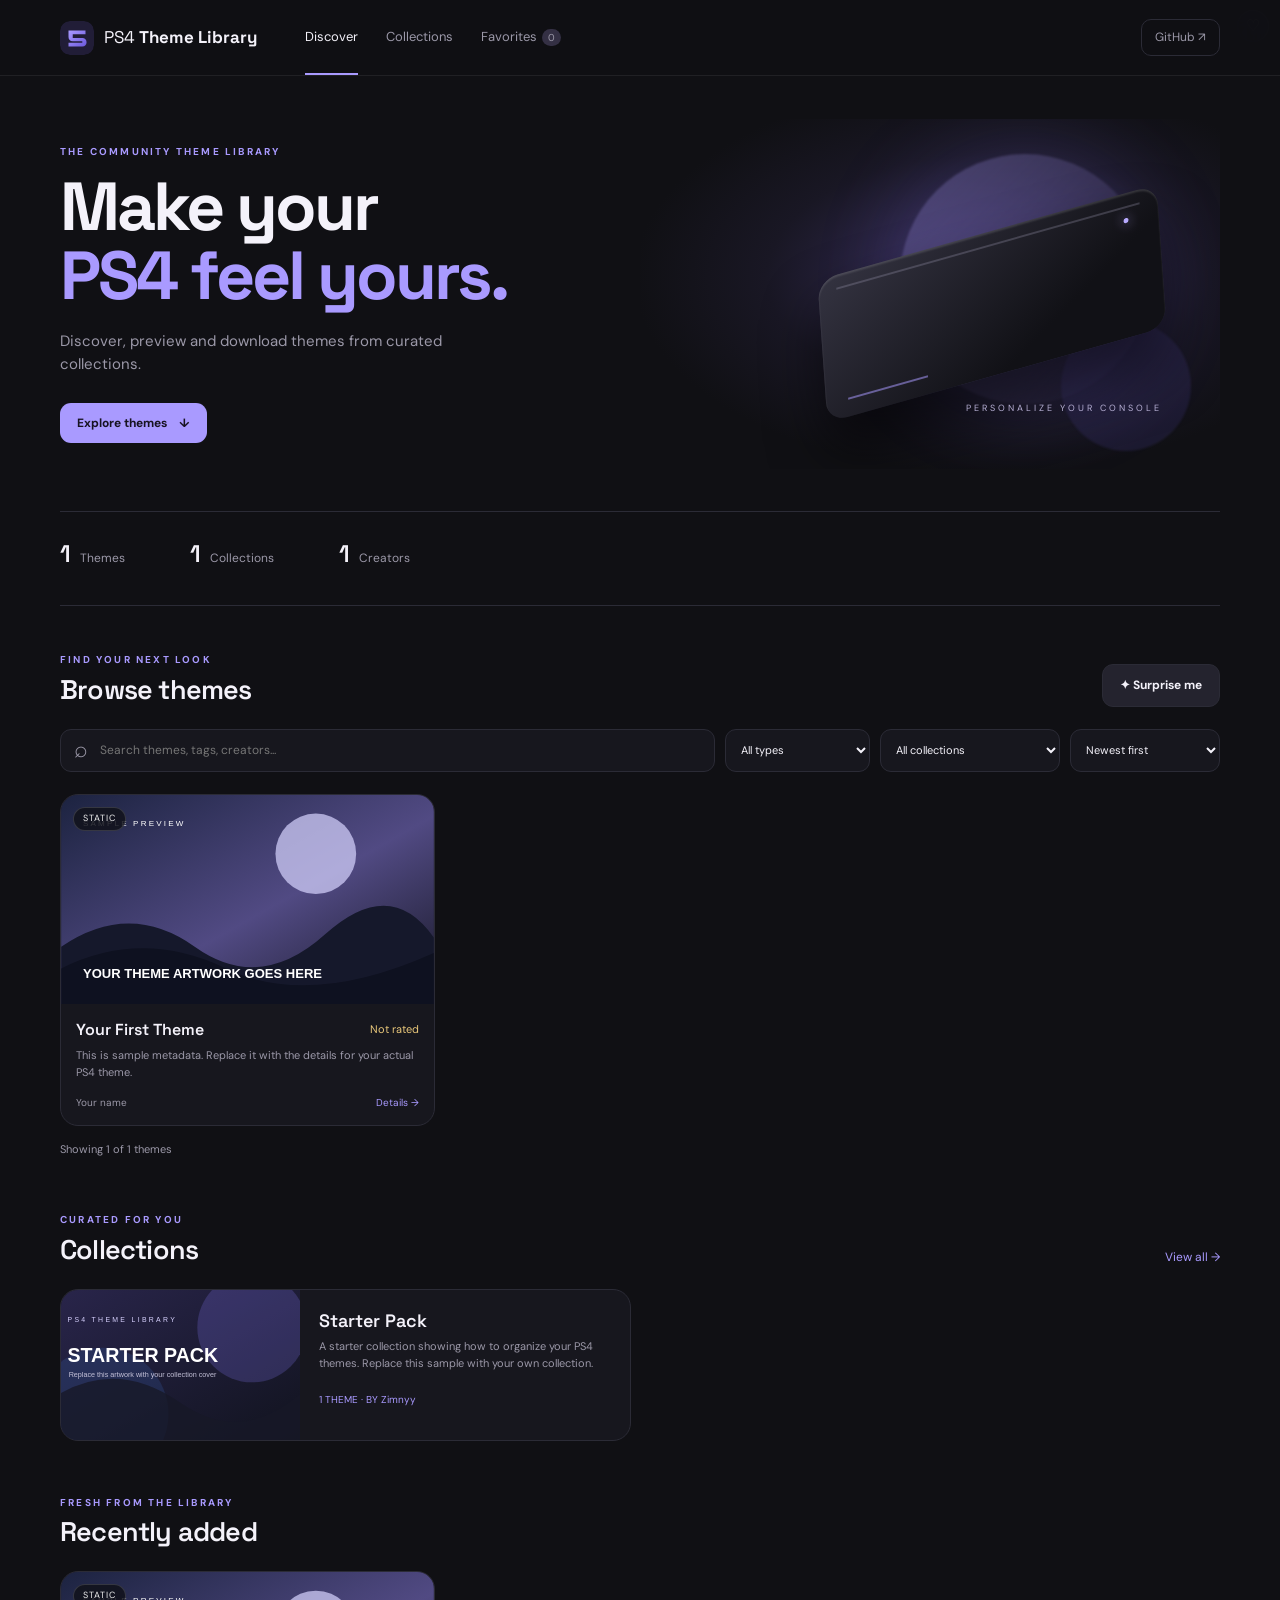
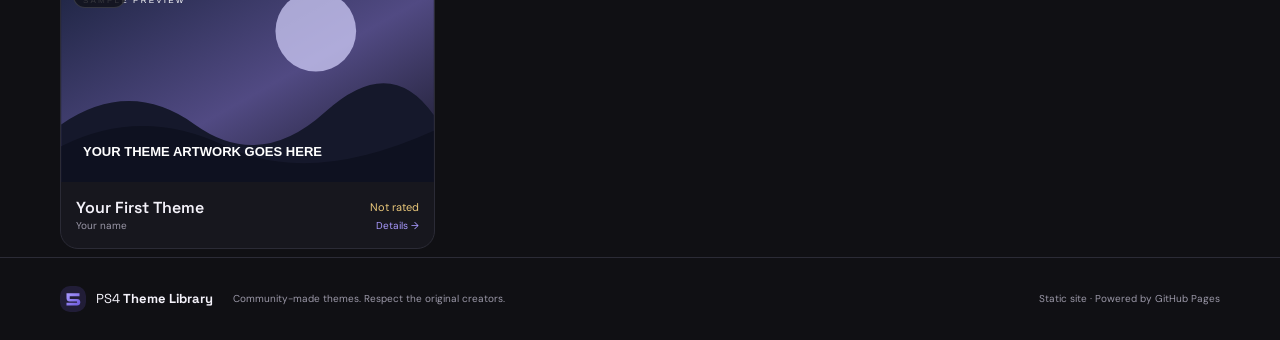
==== index.html @ 7df4ff46 "Add files via upload" ====
<!doctype html>
<html lang="en">
<head>
  <meta charset="utf-8">
  <meta name="viewport" content="width=device-width, initial-scale=1">
  <meta name="theme-color" content="#101014">
  <meta name="description" content="Browse and download community-made PS4 themes.">
  <title>PS4 Theme Library</title>
  <link rel="icon" href="assets/logo.svg" type="image/svg+xml">
  <link rel="stylesheet" href="styles.css">
  <script defer src="app.js"></script>
</head>
<body data-page="home">
  <header class="site-header">
    <a class="brand" href="./" aria-label="PS4 Theme Library home">
      <img src="assets/logo.svg" alt="" width="34" height="34">
      <span>PS4 <b>Theme Library</b></span>
    </a>
    <nav class="main-nav" aria-label="Main navigation">
      <a class="active" href="./">Discover</a>
      <a href="pages/collection.html">Collections</a>
      <a href="pages/favorites.html">Favorites <span id="favorite-nav-count" class="nav-count">0</span></a>
    </nav>
    <a class="github-link" href="https://github.com/" target="_blank" rel="noreferrer">GitHub ↗</a>
  </header>

  <main class="container">
    <section class="hero">
      <div class="hero-copy">
        <p class="eyebrow">THE COMMUNITY THEME LIBRARY</p>
        <h1>Make your<br><span>PS4 feel yours.</span></h1>
        <p class="hero-description">Discover, preview and download themes from curated collections.</p>
        <a class="button button-primary" href="#browse">Explore themes <span>↓</span></a>
      </div>
      <div class="hero-art" aria-hidden="true">
        <div class="orb orb-one"></div><div class="orb orb-two"></div>
        <div class="hero-console"><div class="console-line"></div><div class="console-light"></div></div>
        <div class="hero-art-label">PERSONALIZE YOUR CONSOLE</div>
      </div>
    </section>

    <section class="stats-row" aria-label="Library statistics">
      <div><strong id="stat-themes">—</strong><span>Themes</span></div>
      <div><strong id="stat-collections">—</strong><span>Collections</span></div>
      <div><strong id="stat-authors">—</strong><span>Creators</span></div>
    </section>

    <section class="section-block" id="browse">
      <div class="section-heading">
        <div><p class="eyebrow">FIND YOUR NEXT LOOK</p><h2>Browse themes</h2></div>
        <button id="random-theme" class="button button-quiet" type="button">✦ Surprise me</button>
      </div>
      <div class="toolbar">
        <label class="search-box"><span aria-hidden="true">⌕</span><input id="search-input" type="search" placeholder="Search themes, tags, creators..." autocomplete="off"></label>
        <select id="type-filter" aria-label="Filter by theme type"><option value="">All types</option><option value="dynamic">Dynamic</option><option value="static">Static</option></select>
        <select id="collection-filter" aria-label="Filter by collection"><option value="">All collections</option></select>
        <select id="sort-select" aria-label="Sort themes"><option value="newest">Newest first</option><option value="oldest">Oldest first</option><option value="az">Name A–Z</option><option value="rating">Highest rated</option></select>
      </div>
      <div id="theme-grid" class="theme-grid" aria-live="polite"><div class="loading-state">Loading the library…</div></div>
      <p id="result-count" class="result-count"></p>
    </section>

    <section class="section-block collection-section">
      <div class="section-heading"><div><p class="eyebrow">CURATED FOR YOU</p><h2>Collections</h2></div><a class="text-link" href="pages/collection.html">View all →</a></div>
      <div id="collection-grid" class="collection-grid"><div class="loading-state">Loading collections…</div></div>
    </section>
    <section class="section-block recent-section">
      <div class="section-heading"><div><p class="eyebrow">FRESH FROM THE LIBRARY</p><h2>Recently added</h2></div></div>
      <div id="recent-grid" class="theme-grid compact-grid"></div>
    </section>
  </main>

  <footer class="site-footer"><a class="brand footer-brand" href="./"><img src="assets/logo.svg" alt="" width="26" height="26"><span>PS4 <b>Theme Library</b></span></a><p>Community-made themes. Respect the original creators.</p><span>Static site · Powered by GitHub Pages</span></footer>
  <div id="toast" class="toast" role="status" aria-live="polite"></div>
</body>
</html>
---- styles.css ----
@import url('https://fonts.googleapis.com/css2?family=DM+Sans:wght@400;500;600;700&family=Space+Grotesk:wght@400;500;600;700&display=swap');
:root{color-scheme:dark;--bg:#101014;--panel:#17171e;--panel2:#1d1d26;--line:#2b2b36;--text:#f4f2fa;--muted:#9b98a8;--accent:#a99aff;--accent2:#7967e8;--radius:18px}
*{box-sizing:border-box}html{scroll-behavior:smooth}body{margin:0;background:var(--bg);color:var(--text);font-family:'DM Sans',sans-serif;line-height:1.55}a{color:inherit;text-decoration:none}button,input,select{font:inherit}.container{width:min(1160px,calc(100% - 44px));margin:0 auto}.site-header{height:76px;padding:0 max(22px,calc((100% - 1160px)/2));display:flex;align-items:center;gap:48px;border-bottom:1px solid rgba(255,255,255,.07);background:rgba(16,16,20,.92);position:sticky;top:0;z-index:10;backdrop-filter:blur(18px)}.brand{display:flex;align-items:center;gap:10px;font-family:'Space Grotesk',sans-serif;font-size:17px;white-space:nowrap}.brand img{border-radius:10px}.brand b{font-weight:700}.main-nav{display:flex;gap:28px;height:100%;align-items:center;color:var(--muted);font-size:13px}.main-nav a{height:100%;display:flex;align-items:center;position:relative}.main-nav a:hover,.main-nav a.active{color:var(--text)}.main-nav a.active:after{content:"";height:2px;background:var(--accent);position:absolute;bottom:0;left:0;right:0}.nav-count{font-size:10px;background:#343044;border-radius:20px;padding:1px 6px;margin-left:5px}.github-link{margin-left:auto;font-size:12px;color:var(--muted);border:1px solid var(--line);padding:8px 13px;border-radius:10px}.github-link:hover{color:var(--text);border-color:#61568e}.hero{min-height:430px;display:grid;grid-template-columns:1fr 1fr;align-items:center;position:relative;overflow:hidden;border-bottom:1px solid var(--line)}.hero-copy{padding:68px 0;position:relative;z-index:1}.eyebrow{color:var(--accent);font-size:10px;font-weight:700;letter-spacing:2.2px;margin:0 0 12px}.hero h1,.page-intro h1{font:700 clamp(42px,6vw,68px)/1.02 'Space Grotesk',sans-serif;letter-spacing:-3px;margin:0}.hero h1 span{color:var(--accent)}.hero-description{max-width:390px;color:var(--muted);font-size:15px;margin:20px 0 26px}.button{border:0;border-radius:11px;padding:11px 17px;font-weight:700;font-size:12px;cursor:pointer;display:inline-flex;align-items:center;justify-content:center;gap:12px;transition:.2s}.button:hover{transform:translateY(-2px)}.button-primary{background:var(--accent);color:#171321}.button-quiet{background:#24232e;color:var(--text);border:1px solid var(--line)}.hero-art{height:350px;position:relative;overflow:hidden;background:radial-gradient(ellipse at 60% 45%,#39305f 0%,#191724 45%,transparent 72%)}.orb{position:absolute;border-radius:50%;filter:blur(1px)}.orb-one{width:250px;height:250px;right:12%;top:10%;background:linear-gradient(135deg,#a99aff55,#5544a422);box-shadow:0 0 90px #8671ff33}.orb-two{width:130px;height:130px;right:5%;bottom:5%;background:#6d5bd522}.hero-console{position:absolute;width:340px;height:145px;right:10%;top:32%;transform:skewY(-12deg) rotate(-4deg);border-radius:20px;background:linear-gradient(145deg,#343341,#111116 70%);box-shadow:0 35px 55px #0009,inset 0 2px 2px #ffffff22}.hero-console:before{content:"";position:absolute;left:18px;right:18px;top:13px;height:2px;background:#aaa5bf44}.console-line{position:absolute;right:30px;top:25px;width:5px;height:5px;border-radius:50%;background:#b8aaff;box-shadow:0 0 12px #b8aaff}.console-light{position:absolute;left:22px;bottom:17px;width:80px;height:2px;background:#a99aff88}.hero-art-label{position:absolute;right:10%;bottom:15%;font-size:9px;letter-spacing:3px;color:#b8b1d6}.stats-row{display:flex;gap:65px;padding:26px 0 36px;border-bottom:1px solid var(--line)}.stats-row div{display:flex;align-items:baseline;gap:9px}.stats-row strong{font:600 24px 'Space Grotesk'}.stats-row span{font-size:12px;color:var(--muted)}.section-block{padding:46px 0 8px}.section-heading{display:flex;justify-content:space-between;align-items:end;margin-bottom:22px}.section-heading h2{font:600 27px 'Space Grotesk';margin:0;letter-spacing:-.8px}.section-heading .eyebrow{margin-bottom:4px}.text-link{font-size:12px;color:var(--accent)}.toolbar{display:grid;grid-template-columns:minmax(220px,1fr) 145px 180px 150px;gap:10px;margin-bottom:22px}.search-box{height:43px;border:1px solid var(--line);border-radius:11px;background:var(--panel);display:flex;align-items:center;padding:0 13px;gap:10px;color:var(--muted)}.search-box span{font-size:23px}.search-box input{border:0;outline:0;background:transparent;color:var(--text);width:100%;font-size:12px}.toolbar select{background:var(--panel);color:var(--text);border:1px solid var(--line);border-radius:11px;padding:0 11px;font-size:11px;outline:none}.theme-grid{display:grid;grid-template-columns:repeat(3,minmax(0,1fr));gap:18px}.theme-card{background:var(--panel);border:1px solid var(--line);border-radius:var(--radius);overflow:hidden;transition:.22s;min-width:0}.theme-card:hover,.collection-card:hover{transform:translateY(-4px);border-color:#514875;box-shadow:0 15px 35px #0003}.theme-image{display:block;position:relative;aspect-ratio:16/9;background:#242333;overflow:hidden}.theme-image img{width:100%;height:100%;object-fit:cover;display:block;transition:transform .35s}.theme-card:hover .theme-image img{transform:scale(1.04)}.type-pill{position:absolute;left:12px;top:12px;background:#11121bd9;border:1px solid #ffffff25;color:#eee;border-radius:20px;padding:4px 9px;font-size:9px;text-transform:uppercase;letter-spacing:1px}.favorite-button{position:absolute;right:11px;top:10px;width:32px;height:32px;border-radius:50%;border:1px solid #ffffff30;background:#11121bd9;color:white;cursor:pointer;font-size:16px}.favorite-button.is-favorite{color:#ff8fb1}.card-content{padding:15px}.card-topline{display:flex;align-items:center;justify-content:space-between;gap:8px}.card-title{font:600 16px 'Space Grotesk';margin:0;overflow:hidden;text-overflow:ellipsis;white-space:nowrap}.rating-mini{color:#e9c77a;font-size:11px;white-space:nowrap}.card-description{font-size:11px;color:var(--muted);margin:7px 0 13px;min-height:34px}.card-meta{display:flex;align-items:center;justify-content:space-between;color:var(--muted);font-size:10px}.card-meta a{color:var(--accent)}.collection-grid{display:grid;grid-template-columns:repeat(2,minmax(0,1fr));gap:18px}.collection-card{display:grid;grid-template-columns:42% 1fr;background:var(--panel);border:1px solid var(--line);border-radius:var(--radius);overflow:hidden;transition:.2s}.collection-card img{width:100%;height:100%;min-height:150px;object-fit:cover}.collection-card-content{padding:19px}.collection-card h3{font:600 18px 'Space Grotesk';margin:0 0 6px}.collection-card p{font-size:11px;color:var(--muted);margin:0 0 14px}.collection-card small{font-size:10px;color:var(--accent)}.compact-grid{grid-template-columns:repeat(3,minmax(0,1fr))}.compact-grid .card-description{display:none}.result-count{font-size:11px;color:var(--muted);margin:15px 0 0}.page-container{min-height:65vh;padding-top:52px;padding-bottom:60px}.page-intro{margin-bottom:32px}.page-intro h1{font-size:48px}.page-intro>p:last-child{color:var(--muted);font-size:13px}.detail-back{font-size:12px;color:var(--muted);display:inline-block;margin-bottom:25px}.detail-layout{display:grid;grid-template-columns:minmax(0,1.35fr) minmax(280px,.8fr);gap:36px;align-items:start}.detail-preview{width:100%;aspect-ratio:16/9;object-fit:cover;border-radius:var(--radius);border:1px solid var(--line);background:var(--panel)}.detail-info h1{font:700 clamp(30px,4vw,46px)/1.1 'Space Grotesk';letter-spacing:-1.5px;margin:10px 0}.detail-info>p{color:var(--muted);font-size:13px}.detail-actions{display:flex;gap:10px;flex-wrap:wrap;margin:22px 0}.metadata-list{border-top:1px solid var(--line);margin-top:22px}.metadata-row{display:flex;justify-content:space-between;gap:12px;padding:12px 0;border-bottom:1px solid var(--line);font-size:11px}.metadata-row span:first-child{color:var(--muted)}.tag-list{display:flex;gap:7px;flex-wrap:wrap;margin-top:16px}.tag{background:#292638;color:#c9c0ff;border-radius:20px;padding:5px 9px;font-size:10px}.rating-box{margin-top:22px;padding:17px;background:var(--panel);border:1px solid var(--line);border-radius:14px}.rating-box strong{font-size:12px}.stars{display:flex;gap:5px;margin-top:10px}.star-button{border:0;background:transparent;color:#514b61;font-size:25px;cursor:pointer;padding:0}.star-button.selected,.star-button:hover{color:#e9c77a}.empty-state,.loading-state{grid-column:1/-1;padding:42px 20px;text-align:center;color:var(--muted);border:1px dashed var(--line);border-radius:var(--radius);font-size:13px}.empty-state strong{display:block;color:var(--text);font:600 18px 'Space Grotesk';margin-bottom:7px}.site-footer{border-top:1px solid var(--line);padding:28px max(22px,calc((100% - 1160px)/2));display:flex;align-items:center;gap:20px;color:var(--muted);font-size:10px}.footer-brand{font-size:13px;color:var(--text)}.site-footer p{margin:0}.site-footer>span{margin-left:auto}.toast{position:fixed;bottom:22px;left:50%;transform:translate(-50%,20px);opacity:0;background:#292638;border:1px solid #514875;color:var(--text);padding:11px 17px;border-radius:10px;font-size:12px;z-index:30;pointer-events:none;transition:.2s}.toast.show{opacity:1;transform:translate(-50%,0)}.collection-detail-head{display:grid;grid-template-columns:240px 1fr;gap:25px;align-items:center;margin-bottom:35px}.collection-detail-head img{width:100%;aspect-ratio:16/9;object-fit:cover;border-radius:15px}.collection-detail-head h1{font:700 36px 'Space Grotesk';margin:0}.collection-detail-head p{color:var(--muted);font-size:12px}
@media(max-width:800px){.site-header{gap:20px}.main-nav{gap:15px}.hero{min-height:370px}.hero-art{transform:scale(.85);transform-origin:center right}.toolbar{grid-template-columns:1fr 1fr}.search-box{grid-column:1/-1}.theme-grid,.compact-grid{grid-template-columns:repeat(2,minmax(0,1fr))}.detail-layout{grid-template-columns:1fr}.detail-info{max-width:650px}}
@media(max-width:560px){.container{width:calc(100% - 32px)}.site-header{height:65px;padding:0 16px;gap:12px}.brand{font-size:13px;gap:7px}.brand img{width:29px;height:29px}.main-nav{gap:12px;font-size:10px}.github-link{display:none}.hero{display:block;min-height:390px}.hero-copy{padding:60px 0 40px}.hero h1{font-size:49px}.hero-art{position:absolute;right:-100px;bottom:-85px;width:320px;height:250px;opacity:.65}.hero-console{width:260px;height:110px}.stats-row{gap:20px;justify-content:space-between}.stats-row strong{font-size:20px}.stats-row span{font-size:10px}.section-block{padding-top:35px}.section-heading h2{font-size:23px}.toolbar{grid-template-columns:1fr 1fr}.toolbar select{height:42px}.theme-grid,.compact-grid{grid-template-columns:1fr 1fr;gap:10px}.card-content{padding:11px}.card-title{font-size:13px}.card-description{font-size:10px}.collection-grid{grid-template-columns:1fr}.collection-card{grid-template-columns:38% 1fr}.collection-card-content{padding:13px}.collection-card h3{font-size:15px}.page-container{padding-top:38px}.page-intro h1{font-size:40px}.site-footer{padding:24px 16px;flex-wrap:wrap;gap:10px}.site-footer>span{margin-left:0;width:100%}.collection-detail-head{grid-template-columns:1fr}.collection-detail-head img{max-height:190px}.collection-detail-head h1{font-size:30px}}
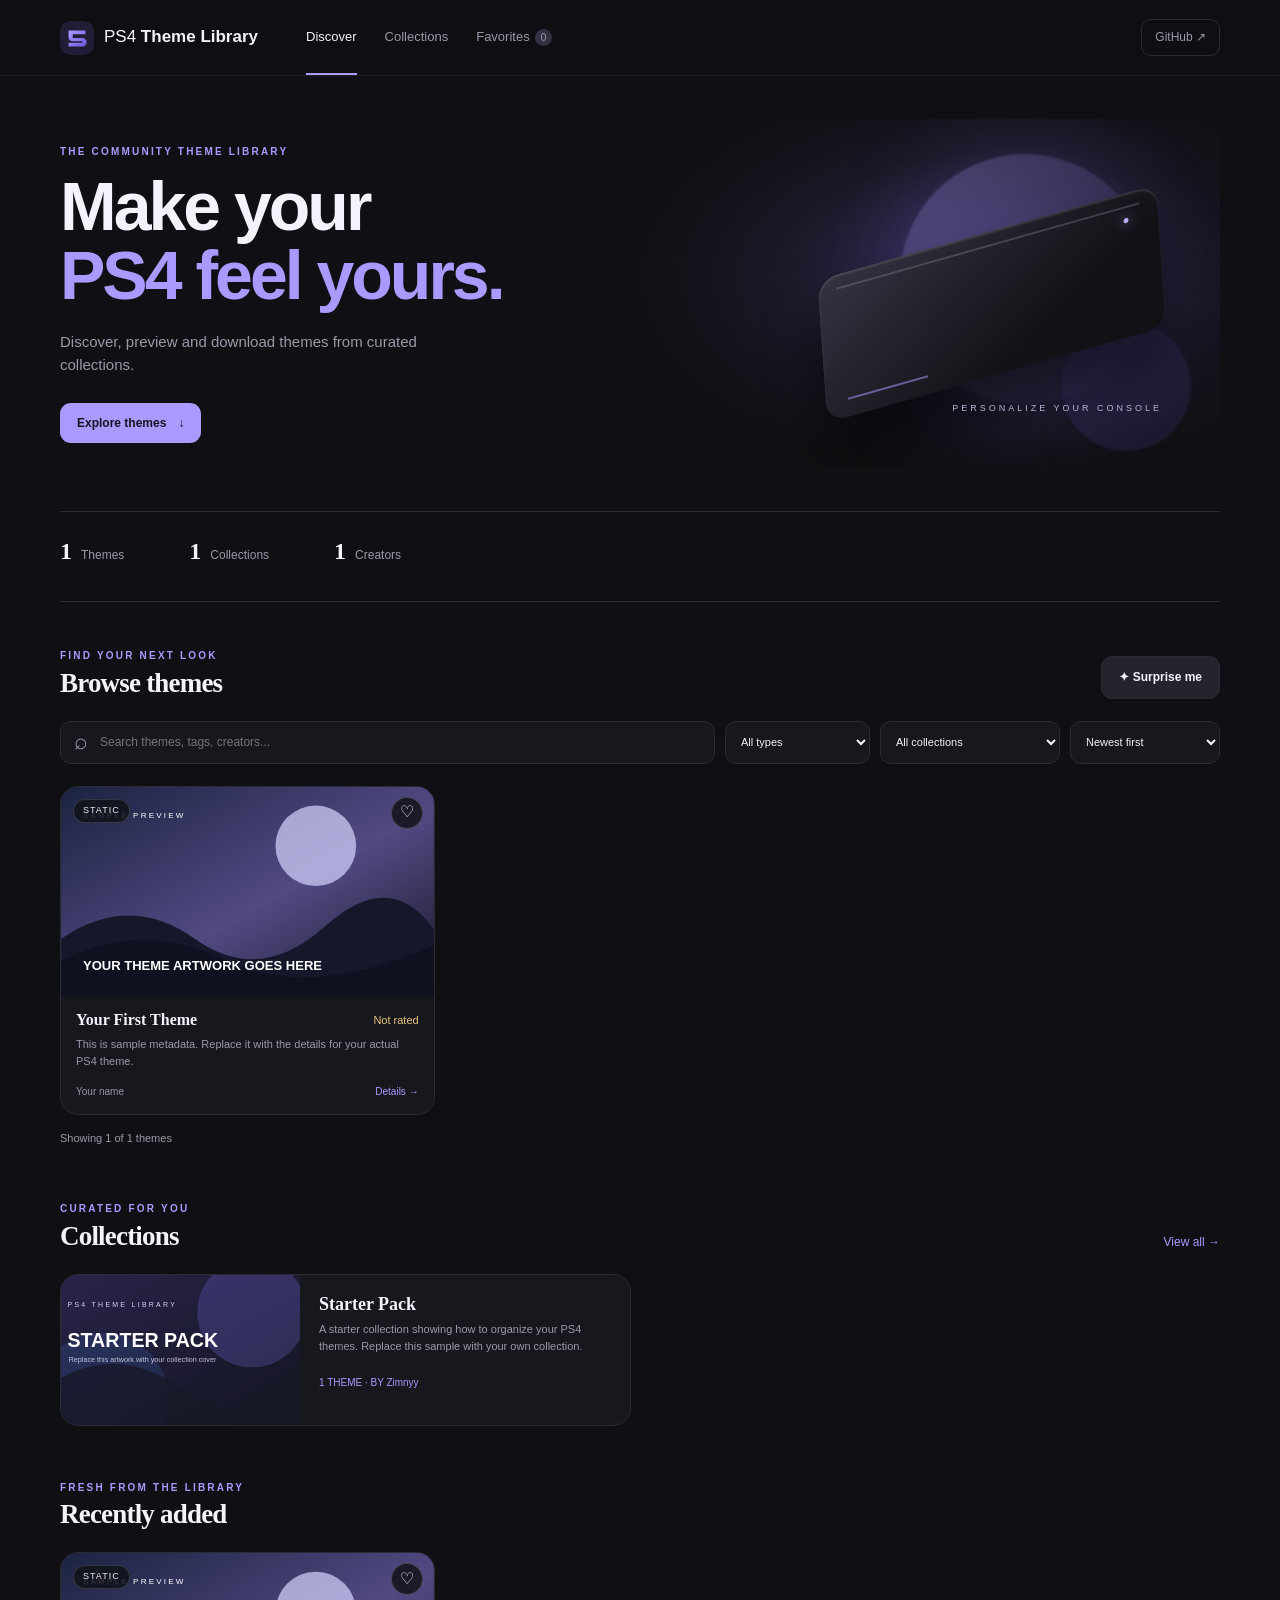
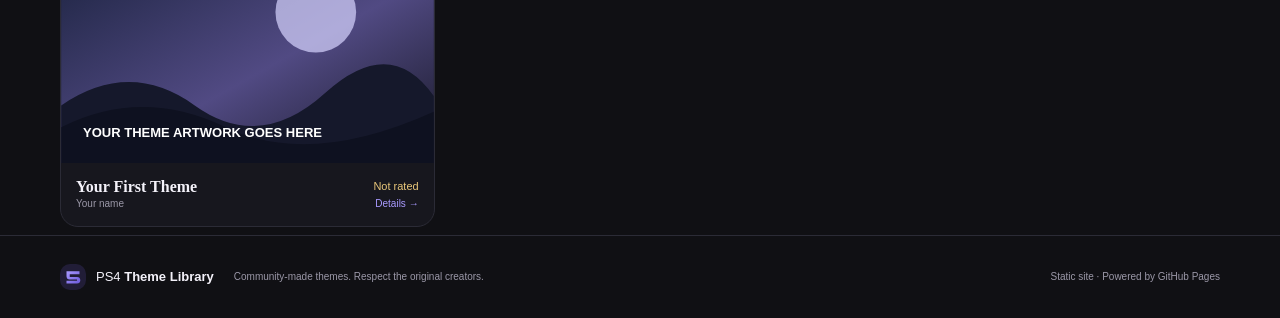
==== commit 9e673d07: "Fix site paths and add archive workflow Co-authored-by: copilot-swe-agent[bot] <198982749+Copilot@us" ====
--- a/index.html
+++ b/index.html
@@ -21,7 +21,7 @@
       <a href="pages/collection.html">Collections</a>
       <a href="pages/favorites.html">Favorites <span id="favorite-nav-count" class="nav-count">0</span></a>
     </nav>
-    <a class="github-link" href="https://github.com/" target="_blank" rel="noreferrer">GitHub ↗</a>
+    <a class="github-link" href="https://github.com/ZimnyySTD/PS4-Themes" target="_blank" rel="noreferrer">GitHub ↗</a>
   </header>
 
   <main class="container">
--- a/styles.css
+++ b/styles.css
@@ -1,5 +1,4 @@
-@import url('https://fonts.googleapis.com/css2?family=DM+Sans:wght@400;500;600;700&family=Space+Grotesk:wght@400;500;600;700&display=swap');
 :root{color-scheme:dark;--bg:#101014;--panel:#17171e;--panel2:#1d1d26;--line:#2b2b36;--text:#f4f2fa;--muted:#9b98a8;--accent:#a99aff;--accent2:#7967e8;--radius:18px}
-*{box-sizing:border-box}html{scroll-behavior:smooth}body{margin:0;background:var(--bg);color:var(--text);font-family:'DM Sans',sans-serif;line-height:1.55}a{color:inherit;text-decoration:none}button,input,select{font:inherit}.container{width:min(1160px,calc(100% - 44px));margin:0 auto}.site-header{height:76px;padding:0 max(22px,calc((100% - 1160px)/2));display:flex;align-items:center;gap:48px;border-bottom:1px solid rgba(255,255,255,.07);background:rgba(16,16,20,.92);position:sticky;top:0;z-index:10;backdrop-filter:blur(18px)}.brand{display:flex;align-items:center;gap:10px;font-family:'Space Grotesk',sans-serif;font-size:17px;white-space:nowrap}.brand img{border-radius:10px}.brand b{font-weight:700}.main-nav{display:flex;gap:28px;height:100%;align-items:center;color:var(--muted);font-size:13px}.main-nav a{height:100%;display:flex;align-items:center;position:relative}.main-nav a:hover,.main-nav a.active{color:var(--text)}.main-nav a.active:after{content:"";height:2px;background:var(--accent);position:absolute;bottom:0;left:0;right:0}.nav-count{font-size:10px;background:#343044;border-radius:20px;padding:1px 6px;margin-left:5px}.github-link{margin-left:auto;font-size:12px;color:var(--muted);border:1px solid var(--line);padding:8px 13px;border-radius:10px}.github-link:hover{color:var(--text);border-color:#61568e}.hero{min-height:430px;display:grid;grid-template-columns:1fr 1fr;align-items:center;position:relative;overflow:hidden;border-bottom:1px solid var(--line)}.hero-copy{padding:68px 0;position:relative;z-index:1}.eyebrow{color:var(--accent);font-size:10px;font-weight:700;letter-spacing:2.2px;margin:0 0 12px}.hero h1,.page-intro h1{font:700 clamp(42px,6vw,68px)/1.02 'Space Grotesk',sans-serif;letter-spacing:-3px;margin:0}.hero h1 span{color:var(--accent)}.hero-description{max-width:390px;color:var(--muted);font-size:15px;margin:20px 0 26px}.button{border:0;border-radius:11px;padding:11px 17px;font-weight:700;font-size:12px;cursor:pointer;display:inline-flex;align-items:center;justify-content:center;gap:12px;transition:.2s}.button:hover{transform:translateY(-2px)}.button-primary{background:var(--accent);color:#171321}.button-quiet{background:#24232e;color:var(--text);border:1px solid var(--line)}.hero-art{height:350px;position:relative;overflow:hidden;background:radial-gradient(ellipse at 60% 45%,#39305f 0%,#191724 45%,transparent 72%)}.orb{position:absolute;border-radius:50%;filter:blur(1px)}.orb-one{width:250px;height:250px;right:12%;top:10%;background:linear-gradient(135deg,#a99aff55,#5544a422);box-shadow:0 0 90px #8671ff33}.orb-two{width:130px;height:130px;right:5%;bottom:5%;background:#6d5bd522}.hero-console{position:absolute;width:340px;height:145px;right:10%;top:32%;transform:skewY(-12deg) rotate(-4deg);border-radius:20px;background:linear-gradient(145deg,#343341,#111116 70%);box-shadow:0 35px 55px #0009,inset 0 2px 2px #ffffff22}.hero-console:before{content:"";position:absolute;left:18px;right:18px;top:13px;height:2px;background:#aaa5bf44}.console-line{position:absolute;right:30px;top:25px;width:5px;height:5px;border-radius:50%;background:#b8aaff;box-shadow:0 0 12px #b8aaff}.console-light{position:absolute;left:22px;bottom:17px;width:80px;height:2px;background:#a99aff88}.hero-art-label{position:absolute;right:10%;bottom:15%;font-size:9px;letter-spacing:3px;color:#b8b1d6}.stats-row{display:flex;gap:65px;padding:26px 0 36px;border-bottom:1px solid var(--line)}.stats-row div{display:flex;align-items:baseline;gap:9px}.stats-row strong{font:600 24px 'Space Grotesk'}.stats-row span{font-size:12px;color:var(--muted)}.section-block{padding:46px 0 8px}.section-heading{display:flex;justify-content:space-between;align-items:end;margin-bottom:22px}.section-heading h2{font:600 27px 'Space Grotesk';margin:0;letter-spacing:-.8px}.section-heading .eyebrow{margin-bottom:4px}.text-link{font-size:12px;color:var(--accent)}.toolbar{display:grid;grid-template-columns:minmax(220px,1fr) 145px 180px 150px;gap:10px;margin-bottom:22px}.search-box{height:43px;border:1px solid var(--line);border-radius:11px;background:var(--panel);display:flex;align-items:center;padding:0 13px;gap:10px;color:var(--muted)}.search-box span{font-size:23px}.search-box input{border:0;outline:0;background:transparent;color:var(--text);width:100%;font-size:12px}.toolbar select{background:var(--panel);color:var(--text);border:1px solid var(--line);border-radius:11px;padding:0 11px;font-size:11px;outline:none}.theme-grid{display:grid;grid-template-columns:repeat(3,minmax(0,1fr));gap:18px}.theme-card{background:var(--panel);border:1px solid var(--line);border-radius:var(--radius);overflow:hidden;transition:.22s;min-width:0}.theme-card:hover,.collection-card:hover{transform:translateY(-4px);border-color:#514875;box-shadow:0 15px 35px #0003}.theme-image{display:block;position:relative;aspect-ratio:16/9;background:#242333;overflow:hidden}.theme-image img{width:100%;height:100%;object-fit:cover;display:block;transition:transform .35s}.theme-card:hover .theme-image img{transform:scale(1.04)}.type-pill{position:absolute;left:12px;top:12px;background:#11121bd9;border:1px solid #ffffff25;color:#eee;border-radius:20px;padding:4px 9px;font-size:9px;text-transform:uppercase;letter-spacing:1px}.favorite-button{position:absolute;right:11px;top:10px;width:32px;height:32px;border-radius:50%;border:1px solid #ffffff30;background:#11121bd9;color:white;cursor:pointer;font-size:16px}.favorite-button.is-favorite{color:#ff8fb1}.card-content{padding:15px}.card-topline{display:flex;align-items:center;justify-content:space-between;gap:8px}.card-title{font:600 16px 'Space Grotesk';margin:0;overflow:hidden;text-overflow:ellipsis;white-space:nowrap}.rating-mini{color:#e9c77a;font-size:11px;white-space:nowrap}.card-description{font-size:11px;color:var(--muted);margin:7px 0 13px;min-height:34px}.card-meta{display:flex;align-items:center;justify-content:space-between;color:var(--muted);font-size:10px}.card-meta a{color:var(--accent)}.collection-grid{display:grid;grid-template-columns:repeat(2,minmax(0,1fr));gap:18px}.collection-card{display:grid;grid-template-columns:42% 1fr;background:var(--panel);border:1px solid var(--line);border-radius:var(--radius);overflow:hidden;transition:.2s}.collection-card img{width:100%;height:100%;min-height:150px;object-fit:cover}.collection-card-content{padding:19px}.collection-card h3{font:600 18px 'Space Grotesk';margin:0 0 6px}.collection-card p{font-size:11px;color:var(--muted);margin:0 0 14px}.collection-card small{font-size:10px;color:var(--accent)}.compact-grid{grid-template-columns:repeat(3,minmax(0,1fr))}.compact-grid .card-description{display:none}.result-count{font-size:11px;color:var(--muted);margin:15px 0 0}.page-container{min-height:65vh;padding-top:52px;padding-bottom:60px}.page-intro{margin-bottom:32px}.page-intro h1{font-size:48px}.page-intro>p:last-child{color:var(--muted);font-size:13px}.detail-back{font-size:12px;color:var(--muted);display:inline-block;margin-bottom:25px}.detail-layout{display:grid;grid-template-columns:minmax(0,1.35fr) minmax(280px,.8fr);gap:36px;align-items:start}.detail-preview{width:100%;aspect-ratio:16/9;object-fit:cover;border-radius:var(--radius);border:1px solid var(--line);background:var(--panel)}.detail-info h1{font:700 clamp(30px,4vw,46px)/1.1 'Space Grotesk';letter-spacing:-1.5px;margin:10px 0}.detail-info>p{color:var(--muted);font-size:13px}.detail-actions{display:flex;gap:10px;flex-wrap:wrap;margin:22px 0}.metadata-list{border-top:1px solid var(--line);margin-top:22px}.metadata-row{display:flex;justify-content:space-between;gap:12px;padding:12px 0;border-bottom:1px solid var(--line);font-size:11px}.metadata-row span:first-child{color:var(--muted)}.tag-list{display:flex;gap:7px;flex-wrap:wrap;margin-top:16px}.tag{background:#292638;color:#c9c0ff;border-radius:20px;padding:5px 9px;font-size:10px}.rating-box{margin-top:22px;padding:17px;background:var(--panel);border:1px solid var(--line);border-radius:14px}.rating-box strong{font-size:12px}.stars{display:flex;gap:5px;margin-top:10px}.star-button{border:0;background:transparent;color:#514b61;font-size:25px;cursor:pointer;padding:0}.star-button.selected,.star-button:hover{color:#e9c77a}.empty-state,.loading-state{grid-column:1/-1;padding:42px 20px;text-align:center;color:var(--muted);border:1px dashed var(--line);border-radius:var(--radius);font-size:13px}.empty-state strong{display:block;color:var(--text);font:600 18px 'Space Grotesk';margin-bottom:7px}.site-footer{border-top:1px solid var(--line);padding:28px max(22px,calc((100% - 1160px)/2));display:flex;align-items:center;gap:20px;color:var(--muted);font-size:10px}.footer-brand{font-size:13px;color:var(--text)}.site-footer p{margin:0}.site-footer>span{margin-left:auto}.toast{position:fixed;bottom:22px;left:50%;transform:translate(-50%,20px);opacity:0;background:#292638;border:1px solid #514875;color:var(--text);padding:11px 17px;border-radius:10px;font-size:12px;z-index:30;pointer-events:none;transition:.2s}.toast.show{opacity:1;transform:translate(-50%,0)}.collection-detail-head{display:grid;grid-template-columns:240px 1fr;gap:25px;align-items:center;margin-bottom:35px}.collection-detail-head img{width:100%;aspect-ratio:16/9;object-fit:cover;border-radius:15px}.collection-detail-head h1{font:700 36px 'Space Grotesk';margin:0}.collection-detail-head p{color:var(--muted);font-size:12px}
+*{box-sizing:border-box}html{scroll-behavior:smooth}body{margin:0;background:var(--bg);color:var(--text);font-family:'DM Sans',sans-serif;line-height:1.55}a{color:inherit;text-decoration:none}button,input,select{font:inherit}.theme-card{position:relative}.container{width:min(1160px,calc(100% - 44px));margin:0 auto}.site-header{height:76px;padding:0 max(22px,calc((100% - 1160px)/2));display:flex;align-items:center;gap:48px;border-bottom:1px solid rgba(255,255,255,.07);background:rgba(16,16,20,.92);position:sticky;top:0;z-index:10;backdrop-filter:blur(18px)}.brand{display:flex;align-items:center;gap:10px;font-family:'Space Grotesk',sans-serif;font-size:17px;white-space:nowrap}.brand img{border-radius:10px}.brand b{font-weight:700}.main-nav{display:flex;gap:28px;height:100%;align-items:center;color:var(--muted);font-size:13px}.main-nav a{height:100%;display:flex;align-items:center;position:relative}.main-nav a:hover,.main-nav a.active{color:var(--text)}.main-nav a.active:after{content:"";height:2px;background:var(--accent);position:absolute;bottom:0;left:0;right:0}.nav-count{font-size:10px;background:#343044;border-radius:20px;padding:1px 6px;margin-left:5px}.github-link{margin-left:auto;font-size:12px;color:var(--muted);border:1px solid var(--line);padding:8px 13px;border-radius:10px}.github-link:hover{color:var(--text);border-color:#61568e}.hero{min-height:430px;display:grid;grid-template-columns:1fr 1fr;align-items:center;position:relative;overflow:hidden;border-bottom:1px solid var(--line)}.hero-copy{padding:68px 0;position:relative;z-index:1}.eyebrow{color:var(--accent);font-size:10px;font-weight:700;letter-spacing:2.2px;margin:0 0 12px}.hero h1,.page-intro h1{font:700 clamp(42px,6vw,68px)/1.02 'Space Grotesk',sans-serif;letter-spacing:-3px;margin:0}.hero h1 span{color:var(--accent)}.hero-description{max-width:390px;color:var(--muted);font-size:15px;margin:20px 0 26px}.button{border:0;border-radius:11px;padding:11px 17px;font-weight:700;font-size:12px;cursor:pointer;display:inline-flex;align-items:center;justify-content:center;gap:12px;transition:.2s}.button:hover{transform:translateY(-2px)}.button-primary{background:var(--accent);color:#171321}.button-quiet{background:#24232e;color:var(--text);border:1px solid var(--line)}.hero-art{height:350px;position:relative;overflow:hidden;background:radial-gradient(ellipse at 60% 45%,#39305f 0%,#191724 45%,transparent 72%)}.orb{position:absolute;border-radius:50%;filter:blur(1px)}.orb-one{width:250px;height:250px;right:12%;top:10%;background:linear-gradient(135deg,#a99aff55,#5544a422);box-shadow:0 0 90px #8671ff33}.orb-two{width:130px;height:130px;right:5%;bottom:5%;background:#6d5bd522}.hero-console{position:absolute;width:340px;height:145px;right:10%;top:32%;transform:skewY(-12deg) rotate(-4deg);border-radius:20px;background:linear-gradient(145deg,#343341,#111116 70%);box-shadow:0 35px 55px #0009,inset 0 2px 2px #ffffff22}.hero-console:before{content:"";position:absolute;left:18px;right:18px;top:13px;height:2px;background:#aaa5bf44}.console-line{position:absolute;right:30px;top:25px;width:5px;height:5px;border-radius:50%;background:#b8aaff;box-shadow:0 0 12px #b8aaff}.console-light{position:absolute;left:22px;bottom:17px;width:80px;height:2px;background:#a99aff88}.hero-art-label{position:absolute;right:10%;bottom:15%;font-size:9px;letter-spacing:3px;color:#b8b1d6}.stats-row{display:flex;gap:65px;padding:26px 0 36px;border-bottom:1px solid var(--line)}.stats-row div{display:flex;align-items:baseline;gap:9px}.stats-row strong{font:600 24px 'Space Grotesk'}.stats-row span{font-size:12px;color:var(--muted)}.section-block{padding:46px 0 8px}.section-heading{display:flex;justify-content:space-between;align-items:end;margin-bottom:22px}.section-heading h2{font:600 27px 'Space Grotesk';margin:0;letter-spacing:-.8px}.section-heading .eyebrow{margin-bottom:4px}.text-link{font-size:12px;color:var(--accent)}.toolbar{display:grid;grid-template-columns:minmax(220px,1fr) 145px 180px 150px;gap:10px;margin-bottom:22px}.search-box{height:43px;border:1px solid var(--line);border-radius:11px;background:var(--panel);display:flex;align-items:center;padding:0 13px;gap:10px;color:var(--muted)}.search-box span{font-size:23px}.search-box input{border:0;outline:0;background:transparent;color:var(--text);width:100%;font-size:12px}.toolbar select{background:var(--panel);color:var(--text);border:1px solid var(--line);border-radius:11px;padding:0 11px;font-size:11px;outline:none}.theme-grid{display:grid;grid-template-columns:repeat(3,minmax(0,1fr));gap:18px}.theme-card{background:var(--panel);border:1px solid var(--line);border-radius:var(--radius);overflow:hidden;transition:.22s;min-width:0}.theme-card:hover,.collection-card:hover{transform:translateY(-4px);border-color:#514875;box-shadow:0 15px 35px #0003}.theme-image{display:block;position:relative;aspect-ratio:16/9;background:#242333;overflow:hidden}.theme-image img{width:100%;height:100%;object-fit:cover;display:block;transition:transform .35s}.theme-card:hover .theme-image img{transform:scale(1.04)}.type-pill{position:absolute;left:12px;top:12px;background:#11121bd9;border:1px solid #ffffff25;color:#eee;border-radius:20px;padding:4px 9px;font-size:9px;text-transform:uppercase;letter-spacing:1px}.favorite-button{position:absolute;right:11px;top:10px;width:32px;height:32px;border-radius:50%;border:1px solid #ffffff30;background:#11121bd9;color:white;cursor:pointer;font-size:16px}.favorite-button.is-favorite{color:#ff8fb1}.card-content{padding:15px}.card-topline{display:flex;align-items:center;justify-content:space-between;gap:8px}.card-title{font:600 16px 'Space Grotesk';margin:0;overflow:hidden;text-overflow:ellipsis;white-space:nowrap}.rating-mini{color:#e9c77a;font-size:11px;white-space:nowrap}.card-description{font-size:11px;color:var(--muted);margin:7px 0 13px;min-height:34px}.card-meta{display:flex;align-items:center;justify-content:space-between;color:var(--muted);font-size:10px}.card-meta a{color:var(--accent)}.collection-grid{display:grid;grid-template-columns:repeat(2,minmax(0,1fr));gap:18px}.collection-card{display:grid;grid-template-columns:42% 1fr;background:var(--panel);border:1px solid var(--line);border-radius:var(--radius);overflow:hidden;transition:.2s}.collection-card img{width:100%;height:100%;min-height:150px;object-fit:cover}.collection-card-content{padding:19px}.collection-card h3{font:600 18px 'Space Grotesk';margin:0 0 6px}.collection-card p{font-size:11px;color:var(--muted);margin:0 0 14px}.collection-card small{font-size:10px;color:var(--accent)}.compact-grid{grid-template-columns:repeat(3,minmax(0,1fr))}.compact-grid .card-description{display:none}.result-count{font-size:11px;color:var(--muted);margin:15px 0 0}.page-container{min-height:65vh;padding-top:52px;padding-bottom:60px}.page-intro{margin-bottom:32px}.page-intro h1{font-size:48px}.page-intro>p:last-child{color:var(--muted);font-size:13px}.detail-back{font-size:12px;color:var(--muted);display:inline-block;margin-bottom:25px}.detail-layout{display:grid;grid-template-columns:minmax(0,1.35fr) minmax(280px,.8fr);gap:36px;align-items:start}.detail-preview{width:100%;aspect-ratio:16/9;object-fit:cover;border-radius:var(--radius);border:1px solid var(--line);background:var(--panel)}.detail-info h1{font:700 clamp(30px,4vw,46px)/1.1 'Space Grotesk';letter-spacing:-1.5px;margin:10px 0}.detail-info>p{color:var(--muted);font-size:13px}.detail-actions{display:flex;gap:10px;flex-wrap:wrap;margin:22px 0}.metadata-list{border-top:1px solid var(--line);margin-top:22px}.metadata-row{display:flex;justify-content:space-between;gap:12px;padding:12px 0;border-bottom:1px solid var(--line);font-size:11px}.metadata-row span:first-child{color:var(--muted)}.tag-list{display:flex;gap:7px;flex-wrap:wrap;margin-top:16px}.tag{background:#292638;color:#c9c0ff;border-radius:20px;padding:5px 9px;font-size:10px}.rating-box{margin-top:22px;padding:17px;background:var(--panel);border:1px solid var(--line);border-radius:14px}.rating-box strong{font-size:12px}.stars{display:flex;gap:5px;margin-top:10px}.star-button{border:0;background:transparent;color:#514b61;font-size:25px;cursor:pointer;padding:0}.star-button.selected,.star-button:hover{color:#e9c77a}.empty-state,.loading-state{grid-column:1/-1;padding:42px 20px;text-align:center;color:var(--muted);border:1px dashed var(--line);border-radius:var(--radius);font-size:13px}.empty-state strong{display:block;color:var(--text);font:600 18px 'Space Grotesk';margin-bottom:7px}.site-footer{border-top:1px solid var(--line);padding:28px max(22px,calc((100% - 1160px)/2));display:flex;align-items:center;gap:20px;color:var(--muted);font-size:10px}.footer-brand{font-size:13px;color:var(--text)}.site-footer p{margin:0}.site-footer>span{margin-left:auto}.toast{position:fixed;bottom:22px;left:50%;transform:translate(-50%,20px);opacity:0;background:#292638;border:1px solid #514875;color:var(--text);padding:11px 17px;border-radius:10px;font-size:12px;z-index:30;pointer-events:none;transition:.2s}.toast.show{opacity:1;transform:translate(-50%,0)}.collection-detail-head{display:grid;grid-template-columns:240px 1fr;gap:25px;align-items:center;margin-bottom:35px}.collection-detail-head img{width:100%;aspect-ratio:16/9;object-fit:cover;border-radius:15px}.collection-detail-head h1{font:700 36px 'Space Grotesk';margin:0}.collection-detail-head p{color:var(--muted);font-size:12px}
 @media(max-width:800px){.site-header{gap:20px}.main-nav{gap:15px}.hero{min-height:370px}.hero-art{transform:scale(.85);transform-origin:center right}.toolbar{grid-template-columns:1fr 1fr}.search-box{grid-column:1/-1}.theme-grid,.compact-grid{grid-template-columns:repeat(2,minmax(0,1fr))}.detail-layout{grid-template-columns:1fr}.detail-info{max-width:650px}}
 @media(max-width:560px){.container{width:calc(100% - 32px)}.site-header{height:65px;padding:0 16px;gap:12px}.brand{font-size:13px;gap:7px}.brand img{width:29px;height:29px}.main-nav{gap:12px;font-size:10px}.github-link{display:none}.hero{display:block;min-height:390px}.hero-copy{padding:60px 0 40px}.hero h1{font-size:49px}.hero-art{position:absolute;right:-100px;bottom:-85px;width:320px;height:250px;opacity:.65}.hero-console{width:260px;height:110px}.stats-row{gap:20px;justify-content:space-between}.stats-row strong{font-size:20px}.stats-row span{font-size:10px}.section-block{padding-top:35px}.section-heading h2{font-size:23px}.toolbar{grid-template-columns:1fr 1fr}.toolbar select{height:42px}.theme-grid,.compact-grid{grid-template-columns:1fr 1fr;gap:10px}.card-content{padding:11px}.card-title{font-size:13px}.card-description{font-size:10px}.collection-grid{grid-template-columns:1fr}.collection-card{grid-template-columns:38% 1fr}.collection-card-content{padding:13px}.collection-card h3{font-size:15px}.page-container{padding-top:38px}.page-intro h1{font-size:40px}.site-footer{padding:24px 16px;flex-wrap:wrap;gap:10px}.site-footer>span{margin-left:0;width:100%}.collection-detail-head{grid-template-columns:1fr}.collection-detail-head img{max-height:190px}.collection-detail-head h1{font-size:30px}}
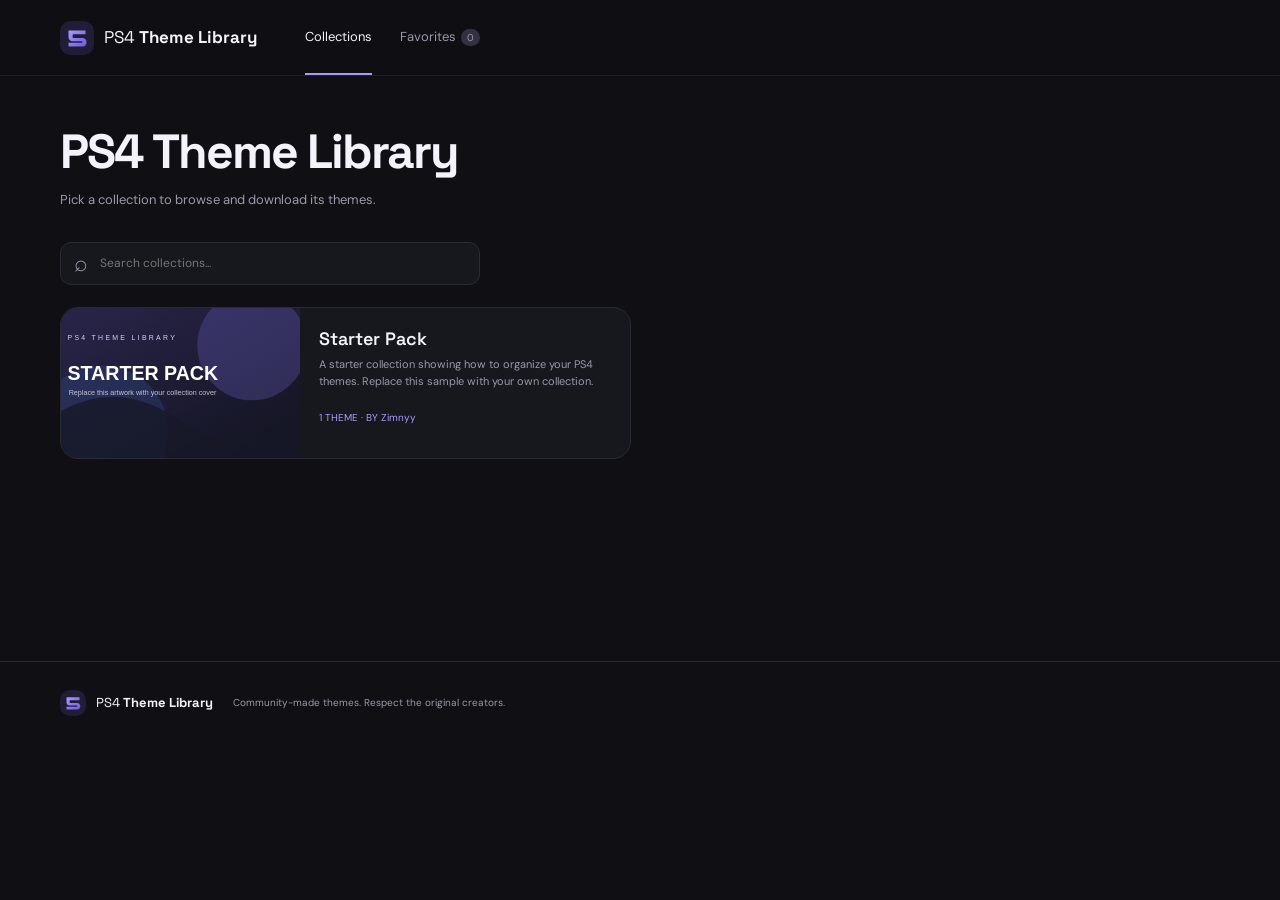
==== commit 40637077: "Add files via upload" ====
--- a/index.html
+++ b/index.html
@@ -17,60 +17,24 @@
       <span>PS4 <b>Theme Library</b></span>
     </a>
     <nav class="main-nav" aria-label="Main navigation">
-      <a class="active" href="./">Discover</a>
-      <a href="pages/collection.html">Collections</a>
+      <a class="active" href="./">Collections</a>
       <a href="pages/favorites.html">Favorites <span id="favorite-nav-count" class="nav-count">0</span></a>
     </nav>
-    <a class="github-link" href="https://github.com/ZimnyySTD/PS4-Themes" target="_blank" rel="noreferrer">GitHub ↗</a>
+    <a class="github-link" href="https://github.com/" target="_blank" rel="noreferrer">GitHub ↗</a>
   </header>
 
-  <main class="container">
-    <section class="hero">
-      <div class="hero-copy">
-        <p class="eyebrow">THE COMMUNITY THEME LIBRARY</p>
-        <h1>Make your<br><span>PS4 feel yours.</span></h1>
-        <p class="hero-description">Discover, preview and download themes from curated collections.</p>
-        <a class="button button-primary" href="#browse">Explore themes <span>↓</span></a>
-      </div>
-      <div class="hero-art" aria-hidden="true">
-        <div class="orb orb-one"></div><div class="orb orb-two"></div>
-        <div class="hero-console"><div class="console-line"></div><div class="console-light"></div></div>
-        <div class="hero-art-label">PERSONALIZE YOUR CONSOLE</div>
-      </div>
-    </section>
-
-    <section class="stats-row" aria-label="Library statistics">
-      <div><strong id="stat-themes">—</strong><span>Themes</span></div>
-      <div><strong id="stat-collections">—</strong><span>Collections</span></div>
-      <div><strong id="stat-authors">—</strong><span>Creators</span></div>
-    </section>
-
-    <section class="section-block" id="browse">
-      <div class="section-heading">
-        <div><p class="eyebrow">FIND YOUR NEXT LOOK</p><h2>Browse themes</h2></div>
-        <button id="random-theme" class="button button-quiet" type="button">✦ Surprise me</button>
-      </div>
-      <div class="toolbar">
-        <label class="search-box"><span aria-hidden="true">⌕</span><input id="search-input" type="search" placeholder="Search themes, tags, creators..." autocomplete="off"></label>
-        <select id="type-filter" aria-label="Filter by theme type"><option value="">All types</option><option value="dynamic">Dynamic</option><option value="static">Static</option></select>
-        <select id="collection-filter" aria-label="Filter by collection"><option value="">All collections</option></select>
-        <select id="sort-select" aria-label="Sort themes"><option value="newest">Newest first</option><option value="oldest">Oldest first</option><option value="az">Name A–Z</option><option value="rating">Highest rated</option></select>
-      </div>
-      <div id="theme-grid" class="theme-grid" aria-live="polite"><div class="loading-state">Loading the library…</div></div>
-      <p id="result-count" class="result-count"></p>
-    </section>
-
-    <section class="section-block collection-section">
-      <div class="section-heading"><div><p class="eyebrow">CURATED FOR YOU</p><h2>Collections</h2></div><a class="text-link" href="pages/collection.html">View all →</a></div>
-      <div id="collection-grid" class="collection-grid"><div class="loading-state">Loading collections…</div></div>
-    </section>
-    <section class="section-block recent-section">
-      <div class="section-heading"><div><p class="eyebrow">FRESH FROM THE LIBRARY</p><h2>Recently added</h2></div></div>
-      <div id="recent-grid" class="theme-grid compact-grid"></div>
-    </section>
+  <main class="container page-container">
+    <div class="page-intro">
+      <h1>PS4 Theme Library</h1>
+      <p>Pick a collection to browse and download its themes.</p>
+    </div>
+    <div class="collection-search">
+      <label class="search-box"><span aria-hidden="true">⌕</span><input id="search-input" type="search" placeholder="Search collections..." autocomplete="off"></label>
+    </div>
+    <div id="collection-grid" class="collection-grid" aria-live="polite"><div class="loading-state">Loading collections…</div></div>
   </main>
 
-  <footer class="site-footer"><a class="brand footer-brand" href="./"><img src="assets/logo.svg" alt="" width="26" height="26"><span>PS4 <b>Theme Library</b></span></a><p>Community-made themes. Respect the original creators.</p><span>Static site · Powered by GitHub Pages</span></footer>
+  <footer class="site-footer"><a class="brand footer-brand" href="./"><img src="assets/logo.svg" alt="" width="26" height="26"><span>PS4 <b>Theme Library</b></span></a><p>Community-made themes. Respect the original creators.</p></footer>
   <div id="toast" class="toast" role="status" aria-live="polite"></div>
 </body>
 </html>
--- a/styles.css
+++ b/styles.css
@@ -1,4 +1,8 @@
+@import url('https://fonts.googleapis.com/css2?family=DM+Sans:wght@400;500;600;700&family=Space+Grotesk:wght@400;500;600;700&display=swap');
 :root{color-scheme:dark;--bg:#101014;--panel:#17171e;--panel2:#1d1d26;--line:#2b2b36;--text:#f4f2fa;--muted:#9b98a8;--accent:#a99aff;--accent2:#7967e8;--radius:18px}
-*{box-sizing:border-box}html{scroll-behavior:smooth}body{margin:0;background:var(--bg);color:var(--text);font-family:'DM Sans',sans-serif;line-height:1.55}a{color:inherit;text-decoration:none}button,input,select{font:inherit}.theme-card{position:relative}.container{width:min(1160px,calc(100% - 44px));margin:0 auto}.site-header{height:76px;padding:0 max(22px,calc((100% - 1160px)/2));display:flex;align-items:center;gap:48px;border-bottom:1px solid rgba(255,255,255,.07);background:rgba(16,16,20,.92);position:sticky;top:0;z-index:10;backdrop-filter:blur(18px)}.brand{display:flex;align-items:center;gap:10px;font-family:'Space Grotesk',sans-serif;font-size:17px;white-space:nowrap}.brand img{border-radius:10px}.brand b{font-weight:700}.main-nav{display:flex;gap:28px;height:100%;align-items:center;color:var(--muted);font-size:13px}.main-nav a{height:100%;display:flex;align-items:center;position:relative}.main-nav a:hover,.main-nav a.active{color:var(--text)}.main-nav a.active:after{content:"";height:2px;background:var(--accent);position:absolute;bottom:0;left:0;right:0}.nav-count{font-size:10px;background:#343044;border-radius:20px;padding:1px 6px;margin-left:5px}.github-link{margin-left:auto;font-size:12px;color:var(--muted);border:1px solid var(--line);padding:8px 13px;border-radius:10px}.github-link:hover{color:var(--text);border-color:#61568e}.hero{min-height:430px;display:grid;grid-template-columns:1fr 1fr;align-items:center;position:relative;overflow:hidden;border-bottom:1px solid var(--line)}.hero-copy{padding:68px 0;position:relative;z-index:1}.eyebrow{color:var(--accent);font-size:10px;font-weight:700;letter-spacing:2.2px;margin:0 0 12px}.hero h1,.page-intro h1{font:700 clamp(42px,6vw,68px)/1.02 'Space Grotesk',sans-serif;letter-spacing:-3px;margin:0}.hero h1 span{color:var(--accent)}.hero-description{max-width:390px;color:var(--muted);font-size:15px;margin:20px 0 26px}.button{border:0;border-radius:11px;padding:11px 17px;font-weight:700;font-size:12px;cursor:pointer;display:inline-flex;align-items:center;justify-content:center;gap:12px;transition:.2s}.button:hover{transform:translateY(-2px)}.button-primary{background:var(--accent);color:#171321}.button-quiet{background:#24232e;color:var(--text);border:1px solid var(--line)}.hero-art{height:350px;position:relative;overflow:hidden;background:radial-gradient(ellipse at 60% 45%,#39305f 0%,#191724 45%,transparent 72%)}.orb{position:absolute;border-radius:50%;filter:blur(1px)}.orb-one{width:250px;height:250px;right:12%;top:10%;background:linear-gradient(135deg,#a99aff55,#5544a422);box-shadow:0 0 90px #8671ff33}.orb-two{width:130px;height:130px;right:5%;bottom:5%;background:#6d5bd522}.hero-console{position:absolute;width:340px;height:145px;right:10%;top:32%;transform:skewY(-12deg) rotate(-4deg);border-radius:20px;background:linear-gradient(145deg,#343341,#111116 70%);box-shadow:0 35px 55px #0009,inset 0 2px 2px #ffffff22}.hero-console:before{content:"";position:absolute;left:18px;right:18px;top:13px;height:2px;background:#aaa5bf44}.console-line{position:absolute;right:30px;top:25px;width:5px;height:5px;border-radius:50%;background:#b8aaff;box-shadow:0 0 12px #b8aaff}.console-light{position:absolute;left:22px;bottom:17px;width:80px;height:2px;background:#a99aff88}.hero-art-label{position:absolute;right:10%;bottom:15%;font-size:9px;letter-spacing:3px;color:#b8b1d6}.stats-row{display:flex;gap:65px;padding:26px 0 36px;border-bottom:1px solid var(--line)}.stats-row div{display:flex;align-items:baseline;gap:9px}.stats-row strong{font:600 24px 'Space Grotesk'}.stats-row span{font-size:12px;color:var(--muted)}.section-block{padding:46px 0 8px}.section-heading{display:flex;justify-content:space-between;align-items:end;margin-bottom:22px}.section-heading h2{font:600 27px 'Space Grotesk';margin:0;letter-spacing:-.8px}.section-heading .eyebrow{margin-bottom:4px}.text-link{font-size:12px;color:var(--accent)}.toolbar{display:grid;grid-template-columns:minmax(220px,1fr) 145px 180px 150px;gap:10px;margin-bottom:22px}.search-box{height:43px;border:1px solid var(--line);border-radius:11px;background:var(--panel);display:flex;align-items:center;padding:0 13px;gap:10px;color:var(--muted)}.search-box span{font-size:23px}.search-box input{border:0;outline:0;background:transparent;color:var(--text);width:100%;font-size:12px}.toolbar select{background:var(--panel);color:var(--text);border:1px solid var(--line);border-radius:11px;padding:0 11px;font-size:11px;outline:none}.theme-grid{display:grid;grid-template-columns:repeat(3,minmax(0,1fr));gap:18px}.theme-card{background:var(--panel);border:1px solid var(--line);border-radius:var(--radius);overflow:hidden;transition:.22s;min-width:0}.theme-card:hover,.collection-card:hover{transform:translateY(-4px);border-color:#514875;box-shadow:0 15px 35px #0003}.theme-image{display:block;position:relative;aspect-ratio:16/9;background:#242333;overflow:hidden}.theme-image img{width:100%;height:100%;object-fit:cover;display:block;transition:transform .35s}.theme-card:hover .theme-image img{transform:scale(1.04)}.type-pill{position:absolute;left:12px;top:12px;background:#11121bd9;border:1px solid #ffffff25;color:#eee;border-radius:20px;padding:4px 9px;font-size:9px;text-transform:uppercase;letter-spacing:1px}.favorite-button{position:absolute;right:11px;top:10px;width:32px;height:32px;border-radius:50%;border:1px solid #ffffff30;background:#11121bd9;color:white;cursor:pointer;font-size:16px}.favorite-button.is-favorite{color:#ff8fb1}.card-content{padding:15px}.card-topline{display:flex;align-items:center;justify-content:space-between;gap:8px}.card-title{font:600 16px 'Space Grotesk';margin:0;overflow:hidden;text-overflow:ellipsis;white-space:nowrap}.rating-mini{color:#e9c77a;font-size:11px;white-space:nowrap}.card-description{font-size:11px;color:var(--muted);margin:7px 0 13px;min-height:34px}.card-meta{display:flex;align-items:center;justify-content:space-between;color:var(--muted);font-size:10px}.card-meta a{color:var(--accent)}.collection-grid{display:grid;grid-template-columns:repeat(2,minmax(0,1fr));gap:18px}.collection-card{display:grid;grid-template-columns:42% 1fr;background:var(--panel);border:1px solid var(--line);border-radius:var(--radius);overflow:hidden;transition:.2s}.collection-card img{width:100%;height:100%;min-height:150px;object-fit:cover}.collection-card-content{padding:19px}.collection-card h3{font:600 18px 'Space Grotesk';margin:0 0 6px}.collection-card p{font-size:11px;color:var(--muted);margin:0 0 14px}.collection-card small{font-size:10px;color:var(--accent)}.compact-grid{grid-template-columns:repeat(3,minmax(0,1fr))}.compact-grid .card-description{display:none}.result-count{font-size:11px;color:var(--muted);margin:15px 0 0}.page-container{min-height:65vh;padding-top:52px;padding-bottom:60px}.page-intro{margin-bottom:32px}.page-intro h1{font-size:48px}.page-intro>p:last-child{color:var(--muted);font-size:13px}.detail-back{font-size:12px;color:var(--muted);display:inline-block;margin-bottom:25px}.detail-layout{display:grid;grid-template-columns:minmax(0,1.35fr) minmax(280px,.8fr);gap:36px;align-items:start}.detail-preview{width:100%;aspect-ratio:16/9;object-fit:cover;border-radius:var(--radius);border:1px solid var(--line);background:var(--panel)}.detail-info h1{font:700 clamp(30px,4vw,46px)/1.1 'Space Grotesk';letter-spacing:-1.5px;margin:10px 0}.detail-info>p{color:var(--muted);font-size:13px}.detail-actions{display:flex;gap:10px;flex-wrap:wrap;margin:22px 0}.metadata-list{border-top:1px solid var(--line);margin-top:22px}.metadata-row{display:flex;justify-content:space-between;gap:12px;padding:12px 0;border-bottom:1px solid var(--line);font-size:11px}.metadata-row span:first-child{color:var(--muted)}.tag-list{display:flex;gap:7px;flex-wrap:wrap;margin-top:16px}.tag{background:#292638;color:#c9c0ff;border-radius:20px;padding:5px 9px;font-size:10px}.rating-box{margin-top:22px;padding:17px;background:var(--panel);border:1px solid var(--line);border-radius:14px}.rating-box strong{font-size:12px}.stars{display:flex;gap:5px;margin-top:10px}.star-button{border:0;background:transparent;color:#514b61;font-size:25px;cursor:pointer;padding:0}.star-button.selected,.star-button:hover{color:#e9c77a}.empty-state,.loading-state{grid-column:1/-1;padding:42px 20px;text-align:center;color:var(--muted);border:1px dashed var(--line);border-radius:var(--radius);font-size:13px}.empty-state strong{display:block;color:var(--text);font:600 18px 'Space Grotesk';margin-bottom:7px}.site-footer{border-top:1px solid var(--line);padding:28px max(22px,calc((100% - 1160px)/2));display:flex;align-items:center;gap:20px;color:var(--muted);font-size:10px}.footer-brand{font-size:13px;color:var(--text)}.site-footer p{margin:0}.site-footer>span{margin-left:auto}.toast{position:fixed;bottom:22px;left:50%;transform:translate(-50%,20px);opacity:0;background:#292638;border:1px solid #514875;color:var(--text);padding:11px 17px;border-radius:10px;font-size:12px;z-index:30;pointer-events:none;transition:.2s}.toast.show{opacity:1;transform:translate(-50%,0)}.collection-detail-head{display:grid;grid-template-columns:240px 1fr;gap:25px;align-items:center;margin-bottom:35px}.collection-detail-head img{width:100%;aspect-ratio:16/9;object-fit:cover;border-radius:15px}.collection-detail-head h1{font:700 36px 'Space Grotesk';margin:0}.collection-detail-head p{color:var(--muted);font-size:12px}
+*{box-sizing:border-box}html{scroll-behavior:smooth}body{margin:0;background:var(--bg);color:var(--text);font-family:'DM Sans',sans-serif;line-height:1.55}a{color:inherit;text-decoration:none}button,input,select{font:inherit}.container{width:min(1160px,calc(100% - 44px));margin:0 auto}.site-header{height:76px;padding:0 max(22px,calc((100% - 1160px)/2));display:flex;align-items:center;gap:48px;border-bottom:1px solid rgba(255,255,255,.07);background:rgba(16,16,20,.92);position:sticky;top:0;z-index:10;backdrop-filter:blur(18px)}.brand{display:flex;align-items:center;gap:10px;font-family:'Space Grotesk',sans-serif;font-size:17px;white-space:nowrap}.brand img{border-radius:10px}.brand b{font-weight:700}.main-nav{display:flex;gap:28px;height:100%;align-items:center;color:var(--muted);font-size:13px}.main-nav a{height:100%;display:flex;align-items:center;position:relative}.main-nav a:hover,.main-nav a.active{color:var(--text)}.main-nav a.active:after{content:"";height:2px;background:var(--accent);position:absolute;bottom:0;left:0;right:0}.nav-count{font-size:10px;background:#343044;border-radius:20px;padding:1px 6px;margin-left:5px}.github-link{margin-left:auto;font-size:12px;color:var(--muted);border:1px solid var(--line);padding:8px 13px;border-radius:10px}.github-link:hover{color:var(--text);border-color:#61568e}.hero{min-height:430px;display:grid;grid-template-columns:1fr 1fr;align-items:center;position:relative;overflow:hidden;border-bottom:1px solid var(--line)}.hero-copy{padding:68px 0;position:relative;z-index:1}.eyebrow{color:var(--accent);font-size:10px;font-weight:700;letter-spacing:2.2px;margin:0 0 12px}.hero h1,.page-intro h1{font:700 clamp(42px,6vw,68px)/1.02 'Space Grotesk',sans-serif;letter-spacing:-3px;margin:0}.hero h1 span{color:var(--accent)}.hero-description{max-width:390px;color:var(--muted);font-size:15px;margin:20px 0 26px}.button{border:0;border-radius:11px;padding:11px 17px;font-weight:700;font-size:12px;cursor:pointer;display:inline-flex;align-items:center;justify-content:center;gap:12px;transition:.2s}.button:hover{transform:translateY(-2px)}.button-primary{background:var(--accent);color:#171321}.button-quiet{background:#24232e;color:var(--text);border:1px solid var(--line)}.hero-art{height:350px;position:relative;overflow:hidden;background:radial-gradient(ellipse at 60% 45%,#39305f 0%,#191724 45%,transparent 72%)}.orb{position:absolute;border-radius:50%;filter:blur(1px)}.orb-one{width:250px;height:250px;right:12%;top:10%;background:linear-gradient(135deg,#a99aff55,#5544a422);box-shadow:0 0 90px #8671ff33}.orb-two{width:130px;height:130px;right:5%;bottom:5%;background:#6d5bd522}.hero-console{position:absolute;width:340px;height:145px;right:10%;top:32%;transform:skewY(-12deg) rotate(-4deg);border-radius:20px;background:linear-gradient(145deg,#343341,#111116 70%);box-shadow:0 35px 55px #0009,inset 0 2px 2px #ffffff22}.hero-console:before{content:"";position:absolute;left:18px;right:18px;top:13px;height:2px;background:#aaa5bf44}.console-line{position:absolute;right:30px;top:25px;width:5px;height:5px;border-radius:50%;background:#b8aaff;box-shadow:0 0 12px #b8aaff}.console-light{position:absolute;left:22px;bottom:17px;width:80px;height:2px;background:#a99aff88}.hero-art-label{position:absolute;right:10%;bottom:15%;font-size:9px;letter-spacing:3px;color:#b8b1d6}.stats-row{display:flex;gap:65px;padding:26px 0 36px;border-bottom:1px solid var(--line)}.stats-row div{display:flex;align-items:baseline;gap:9px}.stats-row strong{font:600 24px 'Space Grotesk'}.stats-row span{font-size:12px;color:var(--muted)}.section-block{padding:46px 0 8px}.section-heading{display:flex;justify-content:space-between;align-items:end;margin-bottom:22px}.section-heading h2{font:600 27px 'Space Grotesk';margin:0;letter-spacing:-.8px}.section-heading .eyebrow{margin-bottom:4px}.text-link{font-size:12px;color:var(--accent)}.toolbar{display:grid;grid-template-columns:minmax(220px,1fr) 145px 180px 150px;gap:10px;margin-bottom:22px}.search-box{height:43px;border:1px solid var(--line);border-radius:11px;background:var(--panel);display:flex;align-items:center;padding:0 13px;gap:10px;color:var(--muted)}.search-box span{font-size:23px}.search-box input{border:0;outline:0;background:transparent;color:var(--text);width:100%;font-size:12px}.toolbar select{background:var(--panel);color:var(--text);border:1px solid var(--line);border-radius:11px;padding:0 11px;font-size:11px;outline:none}.theme-grid{display:grid;grid-template-columns:repeat(3,minmax(0,1fr));gap:18px}.theme-card{background:var(--panel);border:1px solid var(--line);border-radius:var(--radius);overflow:hidden;transition:.22s;min-width:0}.theme-card:hover,.collection-card:hover{transform:translateY(-4px);border-color:#514875;box-shadow:0 15px 35px #0003}.theme-image{display:block;position:relative;aspect-ratio:16/9;background:#242333;overflow:hidden}.theme-image img{width:100%;height:100%;object-fit:cover;display:block;transition:transform .35s}.theme-card:hover .theme-image img{transform:scale(1.04)}.type-pill{position:absolute;left:12px;top:12px;background:#11121bd9;border:1px solid #ffffff25;color:#eee;border-radius:20px;padding:4px 9px;font-size:9px;text-transform:uppercase;letter-spacing:1px}.favorite-button{position:absolute;right:11px;top:10px;width:32px;height:32px;border-radius:50%;border:1px solid #ffffff30;background:#11121bd9;color:white;cursor:pointer;font-size:16px}.favorite-button.is-favorite{color:#ff8fb1}.card-content{padding:15px}.card-topline{display:flex;align-items:center;justify-content:space-between;gap:8px}.card-title{font:600 16px 'Space Grotesk';margin:0;overflow:hidden;text-overflow:ellipsis;white-space:nowrap}.rating-mini{color:#e9c77a;font-size:11px;white-space:nowrap}.card-description{font-size:11px;color:var(--muted);margin:7px 0 13px;min-height:34px}.card-meta{display:flex;align-items:center;justify-content:space-between;color:var(--muted);font-size:10px}.card-meta a{color:var(--accent)}.collection-grid{display:grid;grid-template-columns:repeat(2,minmax(0,1fr));gap:18px}.collection-card{display:grid;grid-template-columns:42% 1fr;background:var(--panel);border:1px solid var(--line);border-radius:var(--radius);overflow:hidden;transition:.2s}.collection-card img{width:100%;height:100%;min-height:150px;object-fit:cover}.collection-card-content{padding:19px}.collection-card h3{font:600 18px 'Space Grotesk';margin:0 0 6px}.collection-card p{font-size:11px;color:var(--muted);margin:0 0 14px}.collection-card small{font-size:10px;color:var(--accent)}.compact-grid{grid-template-columns:repeat(3,minmax(0,1fr))}.compact-grid .card-description{display:none}.result-count{font-size:11px;color:var(--muted);margin:15px 0 0}.page-container{min-height:65vh;padding-top:52px;padding-bottom:60px}.page-intro{margin-bottom:32px}.page-intro h1{font-size:48px}.page-intro>p:last-child{color:var(--muted);font-size:13px}.detail-back{font-size:12px;color:var(--muted);display:inline-block;margin-bottom:25px}.detail-layout{display:grid;grid-template-columns:minmax(0,1.35fr) minmax(280px,.8fr);gap:36px;align-items:start}.detail-preview{width:100%;aspect-ratio:16/9;object-fit:cover;border-radius:var(--radius);border:1px solid var(--line);background:var(--panel)}.detail-info h1{font:700 clamp(30px,4vw,46px)/1.1 'Space Grotesk';letter-spacing:-1.5px;margin:10px 0}.detail-info>p{color:var(--muted);font-size:13px}.detail-actions{display:flex;gap:10px;flex-wrap:wrap;margin:22px 0}.metadata-list{border-top:1px solid var(--line);margin-top:22px}.metadata-row{display:flex;justify-content:space-between;gap:12px;padding:12px 0;border-bottom:1px solid var(--line);font-size:11px}.metadata-row span:first-child{color:var(--muted)}.tag-list{display:flex;gap:7px;flex-wrap:wrap;margin-top:16px}.tag{background:#292638;color:#c9c0ff;border-radius:20px;padding:5px 9px;font-size:10px}.rating-box{margin-top:22px;padding:17px;background:var(--panel);border:1px solid var(--line);border-radius:14px}.rating-box strong{font-size:12px}.stars{display:flex;gap:5px;margin-top:10px}.star-button{border:0;background:transparent;color:#514b61;font-size:25px;cursor:pointer;padding:0}.star-button.selected,.star-button:hover{color:#e9c77a}.empty-state,.loading-state{grid-column:1/-1;padding:42px 20px;text-align:center;color:var(--muted);border:1px dashed var(--line);border-radius:var(--radius);font-size:13px}.empty-state strong{display:block;color:var(--text);font:600 18px 'Space Grotesk';margin-bottom:7px}.site-footer{border-top:1px solid var(--line);padding:28px max(22px,calc((100% - 1160px)/2));display:flex;align-items:center;gap:20px;color:var(--muted);font-size:10px}.footer-brand{font-size:13px;color:var(--text)}.site-footer p{margin:0}.site-footer>span{margin-left:auto}.toast{position:fixed;bottom:22px;left:50%;transform:translate(-50%,20px);opacity:0;background:#292638;border:1px solid #514875;color:var(--text);padding:11px 17px;border-radius:10px;font-size:12px;z-index:30;pointer-events:none;transition:.2s}.toast.show{opacity:1;transform:translate(-50%,0)}.collection-detail-head{display:grid;grid-template-columns:240px 1fr;gap:25px;align-items:center;margin-bottom:35px}.collection-detail-head img{width:100%;aspect-ratio:16/9;object-fit:cover;border-radius:15px}.collection-detail-head h1{font:700 36px 'Space Grotesk';margin:0}.collection-detail-head p{color:var(--muted);font-size:12px}
 @media(max-width:800px){.site-header{gap:20px}.main-nav{gap:15px}.hero{min-height:370px}.hero-art{transform:scale(.85);transform-origin:center right}.toolbar{grid-template-columns:1fr 1fr}.search-box{grid-column:1/-1}.theme-grid,.compact-grid{grid-template-columns:repeat(2,minmax(0,1fr))}.detail-layout{grid-template-columns:1fr}.detail-info{max-width:650px}}
 @media(max-width:560px){.container{width:calc(100% - 32px)}.site-header{height:65px;padding:0 16px;gap:12px}.brand{font-size:13px;gap:7px}.brand img{width:29px;height:29px}.main-nav{gap:12px;font-size:10px}.github-link{display:none}.hero{display:block;min-height:390px}.hero-copy{padding:60px 0 40px}.hero h1{font-size:49px}.hero-art{position:absolute;right:-100px;bottom:-85px;width:320px;height:250px;opacity:.65}.hero-console{width:260px;height:110px}.stats-row{gap:20px;justify-content:space-between}.stats-row strong{font-size:20px}.stats-row span{font-size:10px}.section-block{padding-top:35px}.section-heading h2{font-size:23px}.toolbar{grid-template-columns:1fr 1fr}.toolbar select{height:42px}.theme-grid,.compact-grid{grid-template-columns:1fr 1fr;gap:10px}.card-content{padding:11px}.card-title{font-size:13px}.card-description{font-size:10px}.collection-grid{grid-template-columns:1fr}.collection-card{grid-template-columns:38% 1fr}.collection-card-content{padding:13px}.collection-card h3{font-size:15px}.page-container{padding-top:38px}.page-intro h1{font-size:40px}.site-footer{padding:24px 16px;flex-wrap:wrap;gap:10px}.site-footer>span{margin-left:0;width:100%}.collection-detail-head{grid-template-columns:1fr}.collection-detail-head img{max-height:190px}.collection-detail-head h1{font-size:30px}}
+.collection-search{margin-bottom:22px;max-width:420px}.page-intro h1{letter-spacing:-2px}.collection-detail-head small{color:var(--accent);font-size:11px}.muted-small{font-size:11px;color:var(--muted);margin:10px 0 0}.detail-notes{font-size:12px;color:var(--muted)}.collection-detail-head .detail-actions{margin:16px 0 0}.collection-detail-head .detail-actions:empty{display:none}.section-heading h2{margin-bottom:0}code{background:#24232e;padding:1px 5px;border-radius:5px}
+@media(max-width:560px){.collection-search{max-width:none}}
+.theme-card{position:relative}
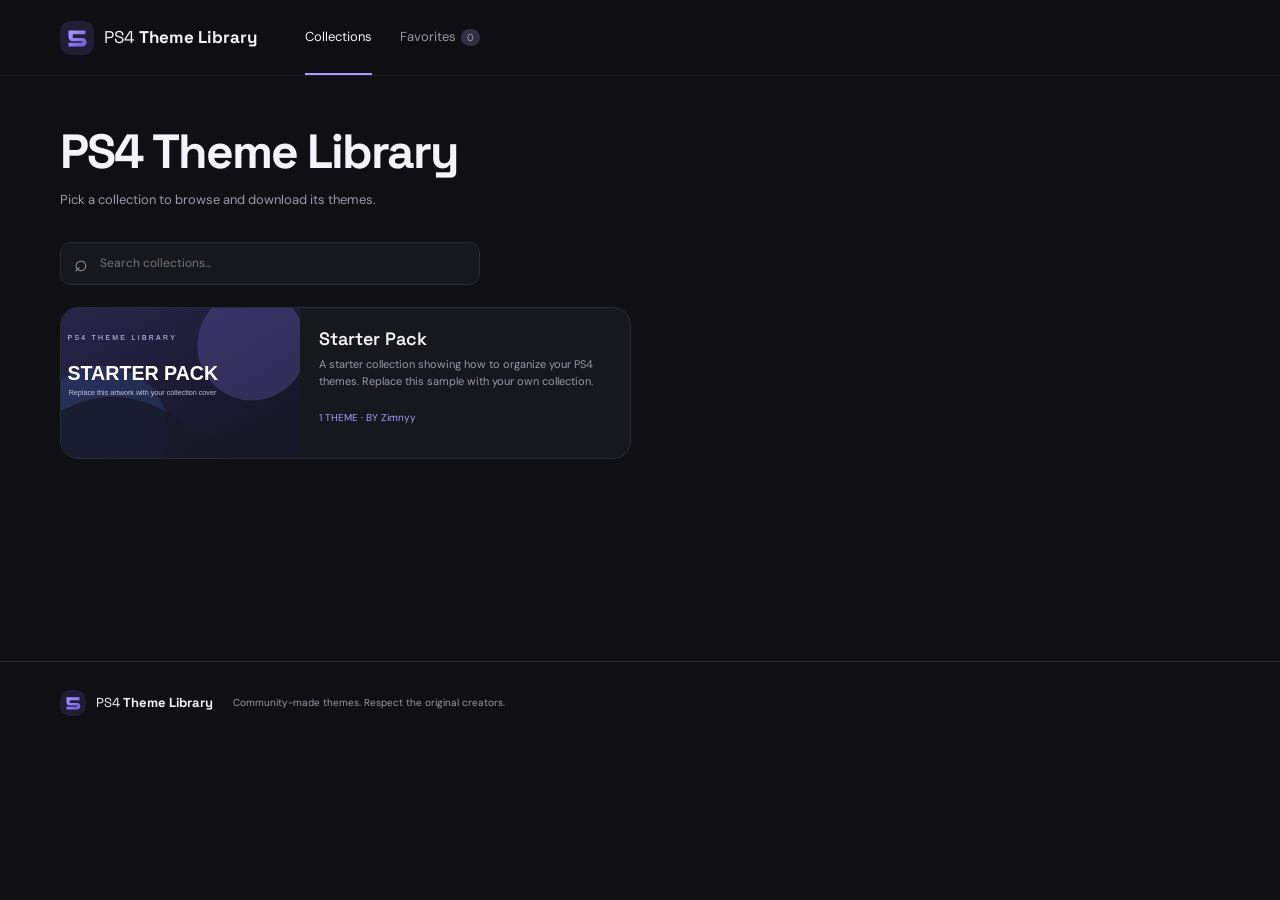
==== commit 3a72eda6: "upload" ====
--- a/index.html
+++ b/index.html
@@ -7,8 +7,8 @@
   <meta name="description" content="Browse and download community-made PS4 themes.">
   <title>PS4 Theme Library</title>
   <link rel="icon" href="assets/logo.svg" type="image/svg+xml">
-  <link rel="stylesheet" href="styles.css">
-  <script defer src="app.js"></script>
+  <link rel="stylesheet" href="styles.css?v=3">
+  <script defer src="app.js?v=3"></script>
 </head>
 <body data-page="home">
   <header class="site-header">
@@ -31,6 +31,7 @@
     <div class="collection-search">
       <label class="search-box"><span aria-hidden="true">⌕</span><input id="search-input" type="search" placeholder="Search collections..." autocomplete="off"></label>
     </div>
+    <div id="problems"></div>
     <div id="collection-grid" class="collection-grid" aria-live="polite"><div class="loading-state">Loading collections…</div></div>
   </main>
 
--- a/styles.css
+++ b/styles.css
@@ -6,3 +6,4 @@
 .collection-search{margin-bottom:22px;max-width:420px}.page-intro h1{letter-spacing:-2px}.collection-detail-head small{color:var(--accent);font-size:11px}.muted-small{font-size:11px;color:var(--muted);margin:10px 0 0}.detail-notes{font-size:12px;color:var(--muted)}.collection-detail-head .detail-actions{margin:16px 0 0}.collection-detail-head .detail-actions:empty{display:none}.section-heading h2{margin-bottom:0}code{background:#24232e;padding:1px 5px;border-radius:5px}
 @media(max-width:560px){.collection-search{max-width:none}}
 .theme-card{position:relative}
+.problem-banner{background:#2a1d24;border:1px solid #6b3a4a;border-radius:14px;padding:14px 18px;margin:0 0 20px;font-size:12px;color:#f2c9d3}.problem-banner strong{display:block;margin-bottom:6px;color:#ffd9e2}.problem-banner ul{margin:0;padding-left:18px}
